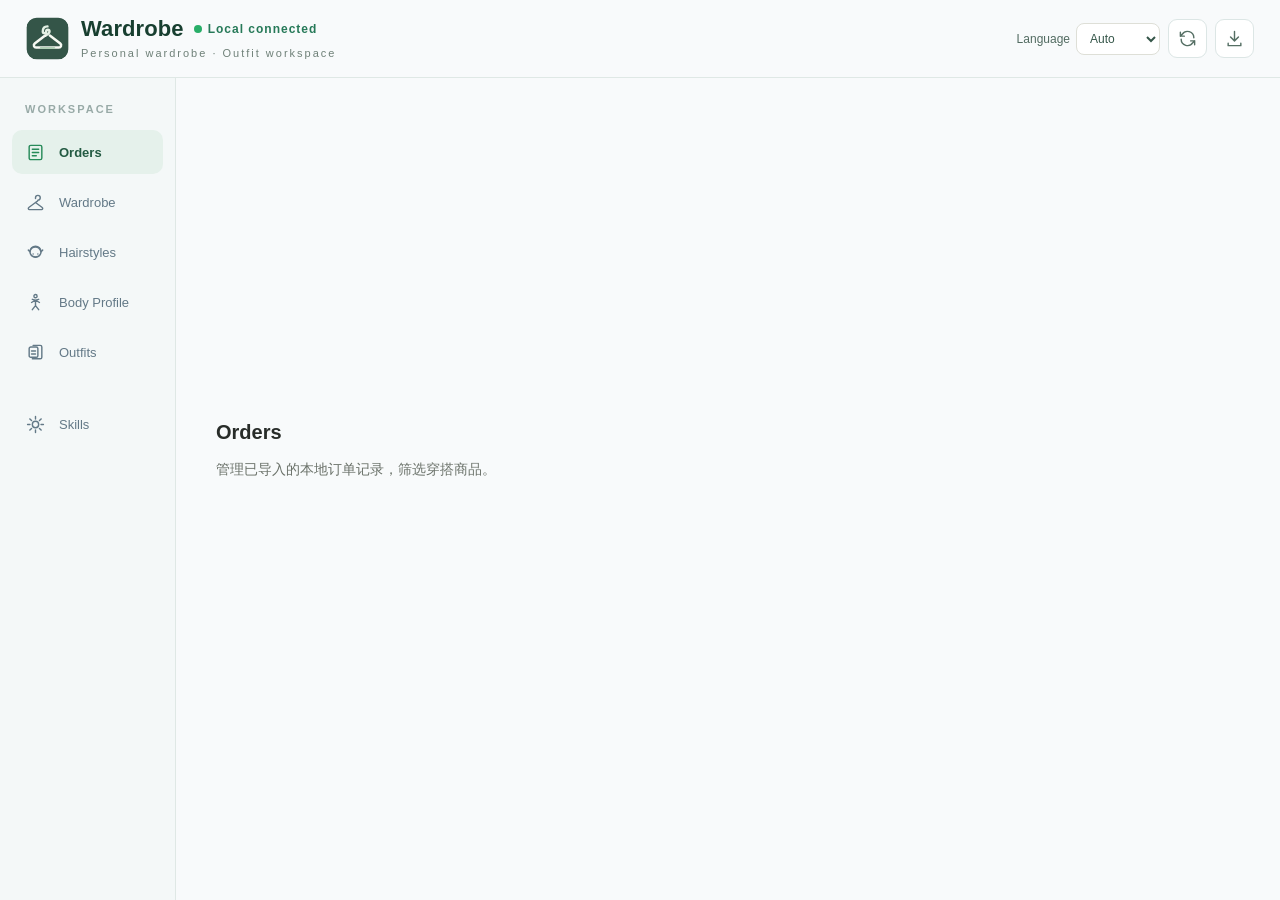
==== browser-extension/app/index.html @ 6f08913c "fix: keep Wardrobe side panel usable while local Core is offline" ====
<!doctype html><html lang="zh-CN"><head><meta charset="UTF-8"><meta name="viewport" content="width=device-width,initial-scale=1"><title>Wardrobe · 我的衣橱</title><meta name="theme-color" content="#345548"><link rel="icon" href="./favicon.svg" type="image/svg+xml"><link rel="stylesheet" href="./style.css"><script src="./runtime.js" defer></script><script src="./locale.js" defer></script><script src="./app.js" defer></script><script src="./orders.js" defer></script><script src="./extension-controls.js" defer></script></head><body>
<header class="appHeader">
 <div class="brandIdentity"><img class="brandMark" src="./favicon.svg" width="43" height="43" alt=""><div><div class="brandHeading"><h1>Wardrobe</h1><span class="bridgeIndicator" id="bridgeIndicator"><span class="statusDot" aria-hidden="true"></span>本地已连接</span></div><p class="brandSubtitle">个人衣橱 · 穿搭管理工作台</p></div></div>
 <div class="headerTools">
  <label class="uiLocaleControl" for="wardrobeUiLocale"><span>语言</span><select id="wardrobeUiLocale" aria-label="界面语言"><option value="auto">自动</option><option value="zh-CN">中文</option><option value="en">English</option></select></label>
  <button id="extensionOpenWorkspace" class="headerIconAction" title="在新标签页打开 Wardrobe" aria-label="在新标签页打开 Wardrobe" hidden><svg viewBox="0 0 24 24" width="19" height="19" fill="none" stroke="currentColor" stroke-width="1.8" stroke-linecap="round" stroke-linejoin="round" aria-hidden="true"><rect x="3" y="5" width="14" height="15" rx="2"/><path d="M10 3h11v11M21 3 11 13"/></svg></button>
  <button id="refreshWorkspace" class="headerIconAction" title="刷新工作台" aria-label="刷新工作台"><svg viewBox="0 0 24 24" width="19" height="19" fill="none" stroke="currentColor" stroke-width="1.8" stroke-linecap="round" stroke-linejoin="round" aria-hidden="true"><path d="M20 11a8 8 0 0 0-14.7-4.3L3 9m0-5v5h5M4 13a8 8 0 0 0 14.7 4.3L21 15m0 5v-5h-5"/></svg></button>
  <a id="exportBackup" class="headerIconAction" href="/api/export" download title="导出备份" aria-label="导出备份"><svg viewBox="0 0 24 24" width="19" height="19" fill="none" stroke="currentColor" stroke-width="1.8" stroke-linecap="round" stroke-linejoin="round" aria-hidden="true"><path d="M12 3v12m-5-5 5 5 5-5M4 18v3h16v-3"/></svg></a>
 </div>
</header>
<div class="appShell"><nav class="appNav" aria-label="衣橱功能导航">
 <span class="navigationLabel">工作台</span>
 <button id="ordersTab" class="navButton active" title="订单库" aria-label="订单库"><span class="navIcon"><svg viewBox="0 0 24 24" width="19" height="19" fill="none" stroke="currentColor" stroke-width="1.8" stroke-linecap="round" stroke-linejoin="round" aria-hidden="true"><rect x="4" y="3" width="16" height="18" rx="2"/><path d="M8 8h8M8 12h8M8 16h5"/></svg></span><span class="navText">订单库</span></button>
 <button id="wardrobeTab" class="navButton" title="衣橱" aria-label="衣橱"><span class="navIcon"><svg viewBox="0 0 24 24" width="19" height="19" fill="none" stroke="currentColor" stroke-width="1.8" stroke-linecap="round" stroke-linejoin="round" aria-hidden="true"><path d="M12 7v-1a3 3 0 1 1 3 3c0 1.4-2 2.1-3 3l-8.5 6.3a1.5 1.5 0 0 0 .9 2.7h15.2a1.5 1.5 0 0 0 .9-2.7L12 12"/></svg></span><span class="navText">衣橱</span></button>
 <button id="hairTab" class="navButton" title="发型" aria-label="发型"><span class="navIcon"><svg viewBox="0 0 24 24" width="19" height="19" fill="none" stroke="currentColor" stroke-width="1.8" stroke-linecap="round" stroke-linejoin="round" aria-hidden="true"><circle cx="12" cy="11" r="7"/><path d="M5 11c1-5 5-6 7-6 4 0 6 3 7 6M9 14h.01M15 14h.01M10 17c1.3 1 2.7 1 4 0M5 11 3 9M19 11l2-2"/></svg></span><span class="navText">发型</span></button>
 <button id="bodyTab" class="navButton" title="身体数据" aria-label="身体数据"><span class="navIcon"><svg viewBox="0 0 24 24" width="19" height="19" fill="none" stroke="currentColor" stroke-width="1.8" stroke-linecap="round" stroke-linejoin="round" aria-hidden="true"><circle cx="12" cy="4" r="2"/><path d="m8 8 4 1 4-1M12 9v7m0-7-5 3m5-3 5 3m-5 4-4 5m4-5 4 5"/></svg></span><span class="navText">身体数据</span></button>
 <button id="looksTab" class="navButton" title="搭配" aria-label="搭配"><span class="navIcon"><svg viewBox="0 0 24 24" width="19" height="19" fill="none" stroke="currentColor" stroke-width="1.8" stroke-linecap="round" stroke-linejoin="round" aria-hidden="true"><rect x="4" y="5" width="11" height="13" rx="2"/><path d="M9 3h9a2 2 0 0 1 2 2v13a2 2 0 0 1-2 2H8M7 10h5M7 14h5"/></svg></span><span class="navText">搭配</span></button>
 <button id="skillsTab" class="navButton navSettings" title="Skills" aria-label="Skills"><span class="navIcon"><svg viewBox="0 0 24 24" width="19" height="19" fill="none" stroke="currentColor" stroke-width="1.8" stroke-linecap="round" stroke-linejoin="round" aria-hidden="true"><circle cx="12" cy="12" r="4"/><path d="M12 2v3m0 14v3M4.9 4.9l2.1 2.1m10 10 2.1 2.1M2 12h3m14 0h3M4.9 19.1 7 17M17 7l2.1-2.1"/></svg></span><span class="navText">Skills</span></button>
</nav><main class="workspaceMain"><section class="intro"><div><h2 id="title">订单库</h2><p id="summary">管理已导入的本地订单记录，筛选穿搭商品。</p></div><button id="newLook" class="primary" hidden><svg viewBox="0 0 24 24" width="19" height="19" fill="none" stroke="currentColor" stroke-width="1.8" stroke-linecap="round" stroke-linejoin="round" aria-hidden="true"><path d="M12 4v16M4 12h16"/></svg><span>新建搭配</span></button></section>
<section id="offlineNotice" class="offlineNotice" role="status" aria-live="polite" hidden>
 <div><strong>本地 Wardrobe 未连接</strong><p>界面可以正常浏览；订单、衣橱数据及保存操作需要本地服务。启动 Wardrobe 后会自动连接，无需输入配对码。</p></div>
 <button id="retryOffline" type="button">重新连接</button>
</section>
<section id="wardrobeCatalogTools" class="wardrobeCatalogTools" hidden aria-label="衣橱单品整理与图片归档">
 <div class="wardrobeCatalogHeading"><div><h3>衣橱整理</h3><p class="meta">从订单识别穿搭候选；整理单品与下载图片是两项独立操作。</p></div>
 <div class="wardrobeCatalogActions"><button id="ordersOrganize" type="button" title="只整理穿搭候选，不下载图片">整理穿搭入衣橱</button><button id="ordersCacheImages" type="button" title="仅补齐已有衣橱单品的商品图片">补齐商品图</button></div></div>
 <p id="ordersCatalogStatus" class="meta ordersCatalogStatus" role="status" aria-live="polite">「整理穿搭」只建立待确认单品；「补齐商品图」才会下载图片，下载失败不会覆盖现有照片。</p>
</section>
<section id="filters" hidden><input id="search" placeholder="搜索编号、名称、颜色、尺码…" aria-label="搜索衣橱"><select id="category" aria-label="分类"><option value="">全部分类</option></select><select id="ratingFilter" aria-label="星级"><option value="">全部评分</option><option value="5">五星</option><option value="4">四星及以上</option><option value="3">三星及以上</option></select><select id="sourceFilter" aria-label="评分来源"><option value="">全部评分来源</option><option value="user">仅本人新评分</option></select><select id="ownedFilter" aria-label="持有状态"><option value="">全部持有状态</option></select><select id="fitFilter" aria-label="合身状态"><option value="">全部合身状态</option></select></section>
<div id="content" class="grid" hidden></div>
<section id="ordersPanel" class="ordersPanel" hidden aria-label="京东淘宝统一订单">
 <div class="ordersToolbar">
  <div class="ordersSectionHeading"><h3>订单概览</h3><p class="meta">统一管理已导入的订单，本机去重并识别穿搭候选。</p></div>
  <div class="ordersHeaderActions"><button id="ordersSyncToggle" type="button" hidden class="primary" aria-expanded="false" aria-controls="ordersSyncPanel"><svg viewBox="0 0 24 24" width="17" height="17" fill="none" stroke="currentColor" stroke-width="1.8" stroke-linecap="round" stroke-linejoin="round" aria-hidden="true"><path d="M20 11a8 8 0 0 0-14.7-4.3L3 9m0-5v5h5M4 13a8 8 0 0 0 14.7 4.3L21 15m0 5v-5h-5"/></svg><span>同步订单</span></button></div>
 </div>
 <section id="ordersSyncPanel" class="ordersSyncPanel" hidden aria-label="从购物网站同步订单">
  <div class="ordersSyncHeading"><div><h4>从购物网站同步</h4><p class="meta">使用 Edge 当前登录状态，在后台访问对应订单列表并同步至本机 SQLite；不读取 Cookie，不需要导出文件。</p></div><button id="ordersSyncClose" type="button" aria-label="关闭同步面板" title="关闭">✕</button></div>
  <div class="ordersSyncSources">
   <div class="ordersSyncSource"><div class="ordersSyncSourceInfo"><strong>京东</strong><span class="meta">订单中心 · 支持增量去重</span></div><button id="ordersSyncJD" type="button" class="primary">同步京东</button></div>
   <div class="ordersSyncSource"><div class="ordersSyncSourceInfo"><strong>淘宝</strong><span class="meta">已买到的宝贝 · 支持增量去重</span></div><button id="ordersSyncTB" type="button" class="primary">同步淘宝</button></div>
  </div>
  <p class="ordersSyncHint meta">首次同步会在后台打开相应平台的订单列表；如果网站要求登录，可手动打开页面完成登录后重新同步。当前默认列表可同步，其他年份或分页需核对覆盖范围。</p>
  <div class="ordersSyncFooter"><p id="ordersSyncStatus" class="ordersSyncStatus meta" role="status" aria-live="polite">未开始同步</p><button id="ordersSyncStop" type="button">停止同步</button></div>
 </section>
 <div id="ordersStats" class="orderStats" role="status" aria-live="polite"></div>
 <div class="orderFilters"><input id="ordersSearch" placeholder="搜索商品、店铺、订单编号…"><select id="ordersPlatform"><option value="">全部平台</option><option value="淘宝">淘宝</option><option value="京东">京东</option></select><select id="ordersScope"><option value="wearable">仅穿搭相关</option><option value="all">全部订单商品</option><option value="unlinked">待入库穿搭商品</option></select><select id="ordersCategory"><option value="">全部穿搭分类</option></select></div>
 <p id="ordersStatus" class="meta ordersListStatus" role="status"></p>
 <div id="ordersList" class="orderList"></div>
</section>
<section id="skillsPanel" class="skillLayout" hidden aria-label="Skill 编辑器">
 <aside class="skillSidebar"><h3>已安装的工作流</h3><p class="meta">内置模板与本地编辑版本</p><div id="skillList" class="skillList" role="navigation" aria-label="选择 Skill"></div></aside>
 <div class="skillWorkspace">
  <div class="skillTop"><div><h3 id="skillTitle">选择 Skill</h3><p id="skillMeta" class="meta"></p></div><div class="skillActions"><button id="skillReset">恢复默认</button><button class="primary" id="skillSave">保存修改</button></div></div>
  <p class="skillHint">编辑完整 SKILL.md（包括开头的 name 和 description）。保存后立即写入本机 SQLite，ChatGPT 下次通过 MCP 读取时生效；不会修改 GitHub 上的模板，也不会自动重新安装 ChatGPT Skill。</p>
  <div class="skillMode"><button id="skillEditMode" class="active" type="button">编辑</button><button id="skillViewMode" type="button">查看文本</button></div>
  <label class="skillEditorLabel" for="skillContent">Skill Markdown 内容</label>
  <textarea id="skillContent" spellcheck="false" aria-label="Skill Markdown 内容"></textarea>
  <pre id="skillPreview" class="skillPreview" hidden></pre>
  <p class="meta" id="skillStatus" role="status" aria-live="polite"></p>
 </div>
</section></main></div>
<dialog id="detail"><div class="dialogTop"><h2>商品详情</h2><button data-close="detail" aria-label="关闭">✕</button></div><div id="detailBody"></div></dialog>
<dialog id="editor"><div class="dialogTop"><h2 id="editorTitle">编辑搭配</h2><button data-close="editor" aria-label="关闭">✕</button></div><div id="editorBody"></div><div class="dialogActions"><span id="saveState"></span><div class="lookActions"><button id="deleteLook" class="danger" hidden>删除搭配</button><button id="saveLook" class="primary">保存搭配</button></div></div></dialog>
<dialog id="picker"><div class="dialogTop"><h2 id="pickerTitle">选择单品</h2><button data-close="picker" aria-label="关闭">✕</button></div><input id="pickerSearch" placeholder="搜索编号、名称、颜色…"><select id="pickerCategory" aria-label="筛选类别"></select><button id="clearSlot">清空此部位</button><div id="pickerGrid" class="grid"></div></dialog>
<dialog id="lightbox"><button data-close="lightbox" aria-label="关闭">关闭</button><img id="largeImage" alt="放大图片"></dialog>
<div id="toast" role="status" aria-live="polite"></div>
</body></html>
---- browser-extension/app/style.css ----
:root{font-family:Inter,"Segoe UI","Microsoft YaHei",sans-serif;color:#282c29;background:#f5f4ef;--green:#345548;--line:#dedfd7}*{box-sizing:border-box}body{margin:0}header{padding:26px 4vw;display:flex;align-items:center;gap:40px;border-bottom:1px solid var(--line);background:#fafaf6}small{letter-spacing:2px;color:#748176;font-size:10px}h1{font-size:26px;margin:4px 0}h1 span{font-size:11px;margin-left:12px;background:#e4eadf;padding:4px 8px;border-radius:8px;font-weight:400}nav{display:flex;gap:8px;flex:1}button,.button,select,input,textarea{font:inherit}button,.button{border:1px solid var(--line);background:#fff;color:inherit;padding:10px 15px;border-radius:9px;cursor:pointer;text-decoration:none;font-size:14px}button:hover,.button:hover{border-color:#627a67;background:#f0f3eb}button:disabled{opacity:.55;cursor:wait}nav button{background:transparent;border-color:transparent}nav .active,.primary{background:var(--green);color:#fff;border-color:var(--green)}main{padding:26px 4vw 60px}.intro{display:flex;justify-content:space-between;align-items:center;margin-bottom:22px}h2{font-size:23px;font-weight:600;margin:0 0 10px}p{line-height:1.65;color:#6a7169;font-size:14px}#filters{display:flex;flex-wrap:wrap;gap:10px;margin:24px 0}input,select,textarea{border:1px solid var(--line);border-radius:8px;padding:11px;background:#fff;color:inherit}input:focus,select:focus,textarea:focus{outline:2px solid #86a38e}#search{min-width:260px;flex:1}.grid{display:grid;grid-template-columns:repeat(auto-fill,minmax(195px,1fr));gap:18px}.card{background:#fff;border:1px solid var(--line);border-radius:13px;overflow:hidden;cursor:pointer}.card:hover{box-shadow:0 6px 20px #23352610;border-color:#95a391}.imageBox{background:#eceee7;aspect-ratio:1;position:relative;display:flex;align-items:center;justify-content:center;overflow:hidden}.imageBox img{width:100%;height:100%;object-fit:contain}.imageBox .missing{font-size:13px;color:#818b80;text-align:center;padding:20px}.cardBody{padding:14px}.cardTitle{font-size:14px;line-height:1.5;height:42px;overflow:hidden;margin:8px 0}.meta{font-size:12px;color:#7a8279}.stars{color:#ac8243;font-size:14px;margin-top:10px}.tag{display:inline-block;background:#eef1e9;color:#4e6756;padding:3px 7px;border-radius:5px;font-size:11px}.card a{font-size:12px;color:var(--green)}.lookGrid{grid-template-columns:repeat(auto-fill,minmax(350px,1fr))}.lookCard{padding:18px;background:#fff;border:1px solid var(--line);border-radius:12px}.lookImages{display:grid;grid-template-columns:repeat(3,minmax(0,1fr));gap:5px;margin:14px 0}.lookImages .imageBox{border-radius:6px}.photo{max-height:260px;width:100%;object-fit:contain;background:#eeeee8;border-radius:8px;cursor:zoom-in}.lookCard h3{margin:8px 0}.lookCard .meta{margin:8px 0}.lookCard .slotLabel{font-size:10px;text-align:center;margin-top:4px}.empty{padding:45px;color:#7a8279;grid-column:1/-1;text-align:center}dialog{border:1px solid var(--line);border-radius:16px;padding:24px;width:min(1000px,95vw);max-height:92vh;box-shadow:0 20px 100px #0004}dialog::backdrop{background:#18271d70;backdrop-filter:blur(3px)}.dialogTop{display:flex;align-items:center;justify-content:space-between;margin-bottom:20px}.dialogTop h2{margin:0}.detailLayout{display:grid;grid-template-columns:280px 1fr;gap:24px}.detailLayout .imageBox{border-radius:10px;cursor:zoom-in}.detailLayout h3{line-height:1.7;font-size:18px;margin:0 0 15px}.fieldGrid{display:grid;grid-template-columns:1fr 1fr;gap:14px;margin-top:18px}label{display:flex;flex-direction:column;gap:7px;font-size:13px;color:#566153}textarea{min-height:85px;resize:vertical}.wide{grid-column:1/-1}.detailsTable{margin-top:22px;width:100%;font-size:13px;border-collapse:collapse}.detailsTable th{text-align:left;width:170px;color:#707970;font-weight:400}.detailsTable td,.detailsTable th{padding:11px 8px;border-bottom:1px solid #e8eae4;vertical-align:top;white-space:pre-wrap;word-break:break-word}.detailsTable a{color:var(--green)}.slots{display:grid;grid-template-columns:repeat(5,minmax(0,1fr));gap:10px;margin:25px 0}.slot{padding:8px;border:1px solid var(--line);border-radius:9px;cursor:pointer;background:#fff;min-width:0}.slot .imageBox{border-radius:5px}.slot b{display:block;font-size:12px;margin:8px 0}.slot span{font-size:11px;display:block;overflow:hidden;white-space:nowrap;text-overflow:ellipsis}.dialogActions{position:sticky;bottom:-24px;background:white;border-top:1px solid var(--line);padding:18px 0;display:flex;justify-content:space-between;align-items:center}.dialogActions span{font-size:13px;color:#687b68}#picker .grid{margin-top:18px;grid-template-columns:repeat(auto-fill,minmax(140px,1fr))}#pickerSearch{width:50%;margin-right:10px}#toast{position:fixed;bottom:25px;left:50%;transform:translateX(-50%);background:#284936;color:white;padding:12px 24px;border-radius:9px;display:none;z-index:100}.notesGrid{grid-template-columns:repeat(auto-fill,minmax(340px,1fr))}#lightbox{width:min(1000px,95vw);text-align:right}#largeImage{display:block;max-width:100%;max-height:80vh;margin:auto}a:focus,button:focus-visible{outline:2px solid #86a38e}@media(max-width:800px){header{flex-wrap:wrap;gap:15px}nav{order:3;flex-basis:100%}.intro{gap:15px}.intro h2{font-size:19px}.detailLayout{grid-template-columns:1fr}.detailLayout>.imageBox{max-width:260px}.slots{grid-template-columns:repeat(4,1fr)}.grid{grid-template-columns:repeat(auto-fill,minmax(150px,1fr))}.lookGrid,.notesGrid{grid-template-columns:1fr}.fieldGrid{grid-template-columns:1fr}.detailsTable th{width:100px}#pickerSearch{width:100%;margin-bottom:10px}}
.lookActions{display:flex;gap:10px;align-items:center;flex-wrap:wrap;margin-top:12px}
button.danger{border-color:#d9b2a8;color:#913b2b;background:#fff}
button.danger:hover{background:#fff2ef;border-color:#b76554}
[hidden]{display:none!important}
@media(max-width:800px){.slots{grid-template-columns:repeat(3,minmax(0,1fr))}.lookImages{grid-template-columns:repeat(3,minmax(0,1fr))}}

.slotGroupTitle{font-size:16px;font-weight:600;margin:24px 0 10px;padding-bottom:8px;border-bottom:1px solid var(--line)}

.bodyPanel{min-width:0;padding:18px;background:white;border:1px solid var(--line);border-radius:14px}
.bodyPanel h3{margin:0 0 14px}
.bodyPanel table{width:100%}
.bodyPanel input[type=number]{width:86px;max-width:100%;padding:6px;border:1px solid var(--line);border-radius:6px}
.widePanel{grid-column:1/-1}
.hairSelection{max-width:250px}
.hairSelection .hairSlot{width:100%;text-align:center}
.hairSelection .imageBox{min-height:170px}
.hairCard .imageBox{aspect-ratio:4/5;max-height:320px}
@media(max-width:750px){.bodyPanel{grid-column:1/-1}}

/* Local workflow editor: bundled defaults + versioned SQLite overrides. */
.skillLayout{display:grid;grid-template-columns:minmax(220px,270px) minmax(0,1fr);gap:20px;align-items:start}
.skillSidebar,.skillWorkspace{background:#fff;border:1px solid var(--line);border-radius:12px;padding:20px;min-width:0}
.skillSidebar h3,.skillTop h3{margin:0 0 8px;font-size:17px}
.skillList{display:flex;flex-direction:column;gap:8px;margin-top:18px}
.skillList button{text-align:left;display:flex;flex-direction:column;align-items:flex-start;gap:5px;width:100%;border:1px solid var(--line);background:#fafbf8}
.skillList button.skillSelected{border-color:var(--green);background:#edf3ee}
.skillList button strong{font-size:14px}
.skillList button small{font-size:11px;color:#667e71;letter-spacing:0}
.skillTop{display:flex;align-items:flex-start;justify-content:space-between;gap:12px;flex-wrap:wrap}
.skillActions{display:flex;gap:10px;flex-wrap:wrap}
.skillHint{padding:10px 12px;border-left:3px solid #8ba89b;background:#f4f7f2;line-height:1.75}
.skillMode{display:flex;gap:8px;margin:16px 0}
.skillMode button.active{background:var(--green);color:white}
.skillEditorLabel{display:block;font-weight:600;margin-bottom:8px}
#skillContent,.skillPreview{font-family:ui-monospace,SFMono-Regular,Consolas,Monaco,monospace;font-size:13px;line-height:1.7;width:100%;min-height:56vh;padding:16px;white-space:pre-wrap;overflow:auto;tab-size:2}
#skillContent{resize:vertical;border:1px solid #b8c6b9}
.skillPreview{background:#f7f8f5;border:1px solid var(--line);border-radius:8px;word-break:break-word}
#skillStatus{min-height:1.5em}
@media(max-width:800px){.skillLayout{grid-template-columns:1fr}.skillList{flex-direction:row;overflow-x:auto}.skillList button{min-width:180px}.skillActions{width:100%}}
/* Unified local order library */
.ordersPanel{background:#fff;border:1px solid var(--line);border-radius:12px;padding:20px;min-width:0}
.ordersToolbar{display:flex;justify-content:space-between;align-items:center;gap:22px;flex-wrap:wrap}
.ordersToolbar h3{font-size:18px;margin:0 0 8px}
.ordersActions{display:flex;gap:10px;align-items:end;flex-wrap:wrap}
.ordersActions label{font-size:12px;gap:5px}
.ordersActions input[type=file]{max-width:280px;font-size:12px;padding:8px}
.orderStats{display:flex;flex-wrap:wrap;gap:10px;margin:18px 0}
.orderStat{border:1px solid var(--line);background:#f6f8f4;padding:12px 18px;border-radius:10px;display:flex;gap:6px;flex-direction:column;min-width:130px}
.orderStat strong{font-size:23px;font-weight:600}
.orderFilters{display:flex;gap:9px;flex-wrap:wrap;padding:14px 0;border-bottom:1px solid var(--line)}
.orderFilters input{flex:1;min-width:210px}
.orderList{max-height:65vh;overflow-y:auto}
.orderRow{display:flex;justify-content:space-between;gap:22px;border-bottom:1px solid var(--line);padding:18px 6px;align-items:center}
.orderRow:last-child{border-bottom:0}
.orderInfo{min-width:0;flex:1}
.orderInfo h4{font-size:14px;font-weight:600;margin:10px 0;line-height:1.5}
.orderInfo p{margin:7px 0}
.orderRowMeta{display:flex;gap:8px;align-items:center;flex-wrap:wrap}
.orderRowActions{display:flex;gap:7px;align-items:center;flex-wrap:wrap;justify-content:flex-end;max-width:410px}
.orderRowActions select{min-width:120px;max-width:180px;font-size:12px;padding:8px}
.orderRowActions a{white-space:nowrap;font-size:12px;color:var(--green)}
#ordersStatus{margin-top:16px;min-height:20px}
@media(max-width:850px){.orderRow{align-items:flex-start;flex-direction:column}.orderRowActions{max-width:none;justify-content:flex-start}.orderList{max-height:none}}

/* Optional, non-intrusive local extension installation help. */
.ordersExtensionGuide{margin:12px 0;padding:14px 16px;border:1px solid var(--line);background:#f6f8f4;border-radius:8px;font-size:13px;line-height:1.55}
.ordersExtensionGuide p{margin:7px 0}
.ordersExtensionGuide code{font-family:ui-monospace,SFMono-Regular,Consolas,monospace;white-space:normal;overflow-wrap:anywhere;font-size:12px}

.headerTools{display:flex;align-items:center;gap:8px;white-space:nowrap}
#skillsTab.active{background:var(--green);color:#fff;border-color:var(--green)}
@media(max-width:800px){.headerTools{margin-left:auto}nav{overflow-x:auto;min-width:0;white-space:nowrap}}
/* BlogCTL-style shared application host: compact side panel, full desktop page. */
.uiLocaleControl{font-size:12px;display:flex;flex-direction:row;align-items:center;gap:6px;white-space:nowrap}
.uiLocaleControl select{font-size:12px;padding:7px 9px;min-width:84px}
.extensionConnection{margin-bottom:20px;background:#fff;border:1px solid var(--line);border-radius:12px;padding:18px}
.extensionConnection input{width:100%;margin:9px 0}
.extensionConnectionActions{display:flex;gap:8px;flex-wrap:wrap}
.extension-unpaired main > :not(#extensionConnection){display:none!important}
.extension-host body{min-width:335px;overflow-x:hidden;background:#f5f4ef}
.extension-host header{padding:14px;display:flex;flex-wrap:wrap;align-items:center;gap:12px}
.extension-host header h1{font-size:19px;margin:2px 0}
.extension-host nav{order:3;width:100%;flex-basis:100%;overflow-x:auto;white-space:nowrap;gap:4px;padding-bottom:5px}
.extension-host nav button{font-size:12px;padding:7px 9px;flex-shrink:0}
.extension-host .headerTools{margin-left:auto;gap:4px}
.extension-host .headerTools > .button{font-size:12px;padding:7px}
.extension-host .uiLocaleControl span{display:none}
.extension-host main{padding:12px 11px 24px}
.extension-host .intro{margin-bottom:12px;gap:8px}
.extension-host .intro h2{font-size:17px}
.extension-host .intro p{font-size:12px}
.extension-host .ordersPanel{padding:12px}
.extension-host .ordersToolbar,.extension-host .ordersActions{gap:8px}
.extension-host .orderFilters input{min-width:0;width:100%;flex-basis:100%}
.extension-host .orderFilters select{min-width:0;max-width:100%}
.extension-host .orderRow{flex-direction:column;align-items:stretch;gap:9px}
.extension-host .orderRowActions{justify-content:flex-start;max-width:100%}
.extension-host .orderList{max-height:none}
.extension-host .grid{grid-template-columns:repeat(auto-fill,minmax(140px,1fr));gap:9px}
.extension-host .lookGrid,.extension-host .notesGrid{grid-template-columns:1fr}
.extension-host .skillLayout{grid-template-columns:1fr}
.extension-host .skillList{flex-direction:row;overflow-x:auto}
.extension-host .skillList button{min-width:175px}
.extension-host .orderStats{gap:6px}
.extension-host .orderStat{flex:1 1 120px;min-width:120px;padding:8px}
.extension-host .orderStat strong{font-size:18px}
.ordersCaptureControls{display:flex;align-items:center;gap:8px;flex-wrap:wrap}
.ordersCaptureControls[hidden]{display:none!important}

/* Shared identity across the Go Web UI, extension panel, and Windows shortcut. */
.brandIdentity{display:flex;align-items:center;gap:11px;min-width:0}
.brandMark{width:43px;height:43px;flex:0 0 auto;border-radius:12px}
.extension-host .brandMark{width:34px;height:34px;border-radius:9px}

/* BlogCTL-inspired icon workspace. One design across full page and side panel. */
[hidden]{display:none!important}
.appHeader{padding:13px 26px;gap:12px;min-height:78px;position:relative;z-index:2;background:#f8fafb;border-bottom:1px solid #dfe8e5}
.appHeader .brandIdentity{gap:12px;flex:1}
.appHeader .brandIdentity h1{font-size:22px;letter-spacing:.1px;margin:0;color:#183f30}
.brandHeading{display:flex;align-items:center;gap:10px;flex-wrap:wrap}
.brandSubtitle{font-size:11px;letter-spacing:2px;color:#6f8078;margin:4px 0 0;line-height:1.3}
.bridgeIndicator{display:inline-flex;align-items:center;gap:6px;color:#267958;font-size:12px;font-weight:600;white-space:nowrap;letter-spacing:1px}
.statusDot{display:block;width:8px;height:8px;background:#28ae68;border-radius:100%}
.appHeader .headerTools{margin-left:auto;display:flex;gap:8px;align-items:center}
.headerIconAction{display:inline-flex;justify-content:center;align-items:center;background:#fff;border:1px solid #dce6e5;border-radius:9px;width:39px;height:39px;padding:0;flex:0 0 39px;color:#556f64;text-decoration:none}
.headerIconAction:hover{background:#edf4f0;color:#345548}
.appShell{display:grid;grid-template-columns:176px minmax(0,1fr);min-height:calc(100vh - 78px);align-items:start;background:#f8fafb}
.appNav{display:flex;position:sticky;top:0;align-self:stretch;min-height:calc(100vh - 78px);padding:22px 12px;flex-direction:column;gap:6px;background:#f4f8f8;border-right:1px solid #dfe8e5}
.navigationLabel{display:block;text-transform:uppercase;font-size:11px;color:#98aaa7;letter-spacing:2px;padding:3px 13px 9px;font-weight:600}
.appNav .navButton{width:100%;border:0;background:transparent;display:flex;justify-content:flex-start;align-items:center;gap:13px;padding:11px 12px;border-radius:10px;color:#637987;font-size:13px;line-height:1;min-height:43px;text-align:left}
.appNav .navButton:hover{background:#e9f1ef;color:#345548}
.appNav .navButton.active{background:#e5f1eb;color:#245b43;font-weight:600}
.navIcon{display:flex;align-items:center;justify-content:center;width:22px;height:22px;flex:0 0 22px}
.appNav .navButton.active .navIcon{color:#278a59}
.navText{white-space:nowrap}
.appNav .navSettings{margin-top:22px}
.workspaceMain{padding:25px min(4vw,40px) 65px;min-width:0;width:100%;max-width:1500px;margin:auto}
.workspaceMain .intro{margin-bottom:21px}
.workspaceMain .intro h2{font-size:20px}
.workspaceMain .ordersPanel{box-shadow:0 2px 12px #18362b04}
.workspaceMain .ordersToolbar h3{font-size:17px}
.workspaceMain .ordersActions{align-items:center}
.workspaceMain .ordersActions .primary{white-space:nowrap}
.workspaceMain .ordersActions input[type=file]{width:min(230px,100%)}
.workspaceMain .skillLayout{min-width:0}
.uiLocaleControl{color:#526b61}
.uiLocaleControl select{font-size:12px;color:#355649}
.workspaceMain .intro #newLook{align-items:center;gap:7px}
.workspaceMain .intro #newLook svg{width:16px;height:16px}
/* Narrow Edge Side Panel: BlogCTL-style icon rail next to the full workspace. */
.extension-host body{min-width:320px;background:#f8fafb}
.extension-host .appHeader{padding:10px 14px;min-height:67px;gap:7px;flex-wrap:nowrap}
.extension-host .appHeader .brandIdentity{gap:8px;min-width:0;flex:1}
.extension-host .brandMark{width:35px;height:35px;flex:0 0 35px}
.extension-host .appHeader .brandIdentity h1{font-size:18px}
.extension-host .brandHeading{gap:5px;flex-wrap:wrap}
.extension-host .brandSubtitle{letter-spacing:1px;font-size:9px}
.extension-host .bridgeIndicator{font-size:10px;letter-spacing:0}
.extension-host .appHeader .headerTools{margin-left:auto;gap:4px}
.extension-host .headerIconAction{width:31px;height:32px;flex-basis:31px}
.extension-host .headerIconAction svg{width:16px;height:16px}
.extension-host .appShell{grid-template-columns:60px minmax(0,1fr);min-height:calc(100vh - 67px)}
.extension-host .appNav{order:initial;display:flex;flex-direction:column;gap:9px;position:sticky;top:0;min-height:calc(100vh - 67px);padding:16px 6px;width:60px;border-right:1px solid #e0e8e8;white-space:normal;overflow:visible;flex-basis:auto}
.extension-host .appNav .navigationLabel{display:none}
.extension-host .appNav .navButton{width:46px;height:46px;min-height:46px;padding:10px;justify-content:center;flex:0 0 auto}
.extension-host .appNav .navIcon{width:24px;height:24px}
.extension-host .appNav .navButton svg{width:21px;height:21px}
.extension-host .appNav .navText{display:none}
.extension-host .appNav .navSettings{margin-top:26px}
.extension-host .workspaceMain{padding:14px 10px 38px;min-width:0;width:auto;max-width:none;margin:0}
.extension-host .workspaceMain .intro h2{font-size:15px}
.extension-host .workspaceMain .intro p{font-size:11px}
.extension-host .workspaceMain .ordersPanel{padding:12px}
.extension-host .uiLocaleControl{padding:0}
.extension-host .uiLocaleControl select{font-size:11px;min-width:64px;max-width:79px;padding:5px 6px}
.extension-host .orderRowActions select{min-width:0;max-width:150px}
.extension-host .orderRowMeta{gap:4px}
.extension-host .orderInfo h4{font-size:12px}
.extension-host .cardBody{padding:10px}
.extension-host .cardTitle{font-size:12px}
.extension-host .grid{grid-template-columns:repeat(auto-fill,minmax(125px,1fr));gap:8px}
@media (max-width:800px){
 .appHeader{padding:12px 14px}
 .appShell{grid-template-columns:65px minmax(0,1fr)}
 .appNav{width:65px;padding:13px 7px;align-items:center;gap:9px;min-height:calc(100vh - 70px)}
 .appNav .navButton{width:45px;min-height:45px;padding:10px;justify-content:center}
 .appNav .navText,.navigationLabel{display:none}
 .workspaceMain{padding:18px 12px 50px}
 .appHeader .headerTools{gap:5px}
 .headerIconAction{width:33px;height:34px;flex-basis:33px}
 .appHeader .brandIdentity h1{font-size:18px}
 .brandSubtitle{font-size:10px}
}
@media(max-width:440px){.bridgeIndicator{font-size:10px}.uiLocaleControl select{min-width:64px;width:72px}.appHeader .brandIdentity{gap:6px}.brandSubtitle{letter-spacing:0}}

/* Order library: direct, background-only sync from shopping websites. */
.workspaceMain .ordersPanel{padding:24px;background:#fff;border-color:#e0e7e0}
.ordersToolbar{display:flex;align-items:flex-start;justify-content:space-between;gap:20px;margin-bottom:19px;flex-wrap:wrap}
.ordersSectionHeading{min-width:0;flex:1 1 250px}
.ordersSectionHeading h3{font-size:17px;margin:0 0 6px;color:#273c30}
.ordersSectionHeading p{margin:0;line-height:1.6;font-size:12px}
.ordersHeaderActions{flex:0 0 auto;display:flex;align-items:center;gap:8px}
.ordersHeaderActions button{display:inline-flex;align-items:center;justify-content:center;gap:7px;white-space:nowrap;padding:9px 14px}
.ordersHeaderActions svg{width:16px;height:16px}
 .ordersSyncPanel{background:#f8faf8;border:1px solid #dce6de;border-radius:11px;padding:18px;margin:0 0 19px}
.ordersSyncPanel[hidden]{display:none!important}
.ordersSyncHeading{display:flex;align-items:flex-start;justify-content:space-between;gap:14px;margin-bottom:16px}
.ordersSyncHeading h4{font-size:15px;color:#294333;margin:0 0 5px}
.ordersSyncHeading p{margin:0;font-size:12px;line-height:1.6}
#ordersSyncClose{padding:5px 10px;font-size:14px;line-height:1.5}
.ordersSyncSources{display:grid;grid-template-columns:repeat(2,minmax(0,1fr));gap:10px}
.ordersSyncSource{display:flex;align-items:center;justify-content:space-between;gap:12px;min-width:0;background:#fff;border:1px solid #e2e9e2;border-radius:10px;padding:12px 14px}
.ordersSyncSourceInfo{display:flex;flex-direction:column;gap:4px;min-width:0}
.ordersSyncSourceInfo strong{font-size:14px;color:#324936}
.ordersSyncSourceInfo span{font-size:12px;line-height:1.4}
.ordersSyncSource button{flex:0 0 auto;white-space:nowrap;font-size:12px;padding:9px 12px}
.ordersSyncHint{font-size:12px;margin:13px 0 0;line-height:1.7}
.ordersSyncFooter{display:flex;align-items:center;gap:14px;justify-content:space-between;flex-wrap:wrap;margin:10px 0 0}
.ordersSyncFooter .ordersSyncStatus{margin:0;min-width:0;flex:1 1 200px;font-size:12px;line-height:1.6}
.ordersSyncFooter button{font-size:12px;padding:7px 11px}
.workspaceMain .orderStats{display:grid;grid-template-columns:repeat(4,minmax(0,1fr));gap:12px;margin:0 0 20px}
.workspaceMain .orderStat{min-width:0;padding:14px 16px;gap:6px;border-color:#e0e8e2;background:#f7faf7}
.workspaceMain .orderStat strong{font-size:25px;line-height:1.1;font-variant-numeric:tabular-nums;color:#2e4435}
.workspaceMain .orderStat .meta{font-size:12px;white-space:normal;line-height:1.4}
.workspaceMain .orderFilters{display:grid;grid-template-columns:minmax(190px,1fr) repeat(3,minmax(130px,max-content));gap:10px;align-items:center;margin:0;padding:0 0 15px;border-bottom:1px solid #e5e9e4}
.workspaceMain .orderFilters input{width:100%;min-width:0}
.workspaceMain .orderFilters select{width:100%;min-width:0;max-width:100%;padding:10px}
.ordersListStatus{margin:11px 0 5px;min-height:16px;font-size:12px;color:#7b867d}
.workspaceMain .orderList{max-height:none;overflow:visible}
.workspaceMain .orderRow{padding:17px 4px;gap:16px}
.workspaceMain .orderRowActions{gap:7px;max-width:440px}
.workspaceMain .orderRowActions select{max-width:150px}
.workspaceMain .orderRowActions button{white-space:nowrap;padding:8px 11px}
.workspaceMain .orderRowActions a{white-space:nowrap}
.workspaceMain .ordersCaptureControls{background:#eef5ee;border-radius:9px;padding:10px 12px;margin:0 0 18px;gap:8px}
.ordersCaptureLabel{font-size:12px;font-weight:600;color:#355b43}
@media(max-width:1100px){
 .workspaceMain .orderFilters{grid-template-columns:repeat(3,minmax(0,1fr))}
 .workspaceMain #ordersSearch{grid-column:1/-1}
}
@media(max-width:760px){
 .workspaceMain .ordersPanel{padding:16px}
 .workspaceMain .orderStats{grid-template-columns:repeat(2,minmax(0,1fr));gap:8px}
 .workspaceMain .orderStat{padding:12px}
 .workspaceMain .orderStat strong{font-size:21px}
 .ordersSyncSources{grid-template-columns:minmax(0,1fr)}
 .workspaceMain .orderFilters{grid-template-columns:minmax(0,1fr)}
 .workspaceMain #ordersSearch{grid-column:initial}
 .ordersHeaderActions{align-self:start}
}
.extension-host .workspaceMain .ordersPanel{padding:13px}
.extension-host .workspaceMain .ordersToolbar{gap:10px;margin-bottom:14px}
.extension-host .ordersSectionHeading h3{font-size:15px}
.extension-host .ordersHeaderActions button{padding:8px 11px;font-size:12px}
.extension-host .ordersSyncPanel{padding:13px 11px}
.extension-host .ordersSyncSources{grid-template-columns:minmax(0,1fr)}
.extension-host .ordersSyncSource{padding:10px 9px}
.extension-host .ordersSyncSource button{padding:7px 9px}
.extension-host .workspaceMain .orderStats{grid-template-columns:repeat(2,minmax(0,1fr));gap:7px;margin-bottom:14px}
.extension-host .workspaceMain .orderStat{min-width:0;padding:10px}
.extension-host .workspaceMain .orderStat strong{font-size:20px}
.extension-host .workspaceMain .orderFilters{grid-template-columns:minmax(0,1fr);gap:7px}
.extension-host .workspaceMain #ordersSearch{grid-column:1}
.extension-host .workspaceMain .orderRow{padding:12px 0;gap:10px}
.extension-host .workspaceMain .orderRowActions select{max-width:100%;width:100%}
.extension-host .workspaceMain .orderRowActions{display:grid;grid-template-columns:repeat(2,minmax(0,1fr));max-width:none;align-items:stretch}
.extension-host .workspaceMain .orderRowActions a{align-self:center}

/* Orders -> wardrobe: secondary organization + local-only photo archival. */
.ordersCatalogStatus{font-size:12px;color:#64766c;line-height:1.6;margin:0 0 12px}
.ordersHeaderActions{flex-wrap:wrap;justify-content:flex-end;max-width:100%}
.ordersHeaderActions button:not(.primary){border-color:#dce6df;background:#fff;color:#355647;font-size:12px}
.ordersHeaderActions button:disabled{opacity:.55;cursor:progress}
.ordersHeaderActions button:not(.primary):hover{background:#f0f6f1}
.workspaceMain .orderRow{justify-content:flex-start;gap:14px}
.orderThumbnail{width:82px;height:94px;flex:0 0 82px;border-radius:8px;overflow:hidden;background:#f2f6f2;border:1px solid #e5eae4;display:flex;align-items:center;justify-content:center}
.orderThumbnail img{width:100%;height:100%;object-fit:contain;display:block}
.orderMissingImage{color:#8b9790;text-align:center;font-size:11px;padding:9px;line-height:1.6}
.workspaceMain .orderRow .orderInfo{flex:1 1 auto;min-width:180px}
.workspaceMain .orderRow .orderRowActions{flex:0 1 auto}
@media(max-width:950px){
 .ordersHeaderActions{justify-content:flex-start}
 .workspaceMain .orderRow{flex-wrap:wrap}
 .workspaceMain .orderRow .orderInfo{flex:1 1 calc(100% - 110px)}
 .workspaceMain .orderRow .orderRowActions{flex:1 1 100%}
}
.extension-host .orderThumbnail{width:65px;height:74px;flex-basis:65px}
.extension-host .workspaceMain .orderRow{display:flex;flex-direction:row;align-items:flex-start;flex-wrap:wrap;gap:8px}
.extension-host .workspaceMain .orderRow .orderInfo{flex:1 1 calc(100% - 75px);min-width:105px}
.extension-host .workspaceMain .orderRow .orderRowActions{flex:1 1 100%;width:100%}
.extension-host .ordersHeaderActions{justify-content:flex-start;gap:5px}
.extension-host .ordersHeaderActions button:not(.primary){font-size:11px;padding:8px 9px}

/* Inventory management belongs to Wardrobe, not the order-sync page. */
.wardrobeCatalogTools{display:block;border:1px solid #dfe9e1;background:#fbfcfb;border-radius:12px;padding:16px 18px;margin:0 0 18px}
.wardrobeCatalogTools[hidden]{display:none!important}
.wardrobeCatalogHeading{display:flex;justify-content:space-between;align-items:center;flex-wrap:wrap;gap:14px}
.wardrobeCatalogHeading h3{margin:0 0 4px;font-size:16px;color:#2d493b}
.wardrobeCatalogHeading p{margin:0;color:#78877e;line-height:1.5;font-size:12px}
.wardrobeCatalogActions{display:flex;align-items:center;gap:8px;flex-wrap:wrap}
.wardrobeCatalogActions button{font-size:12px;white-space:nowrap;padding:10px 14px}
.wardrobeCatalogActions button:disabled{opacity:.55;cursor:progress}
.wardrobeCatalogTools .ordersCatalogStatus{min-height:18px;line-height:1.7;margin:10px 0 0}
@media(max-width:750px){.wardrobeCatalogTools{padding:13px 12px}.wardrobeCatalogActions{width:100%}.wardrobeCatalogActions button{flex:1 1 auto}}
.extension-host .wardrobeCatalogTools{padding:12px;margin-bottom:14px}
.extension-host .wardrobeCatalogActions{width:100%}
.extension-host .wardrobeCatalogActions button{flex:1 1 100%;padding:9px}

/* Offline side panel: packaged shell remains usable without the local service. */
.offlineNotice{display:flex;gap:14px;align-items:center;justify-content:space-between;padding:15px 18px;margin:0 4vw 14px;background:#eef3ee;border:1px solid #c9d7cb;border-radius:12px}
.offlineNotice strong{font-size:14px;color:#2d4937}
.offlineNotice p{margin:6px 0 0;font-size:12px;line-height:1.6}
.offlineNotice button{flex-shrink:0;background:#fff}
.bridgeIndicator.offline .statusDot{background:#a8aaa6}
.extension-host .offlineNotice{margin:0 12px 14px;flex-direction:column;align-items:stretch}
.extension-host .offlineNotice button{align-self:flex-start}
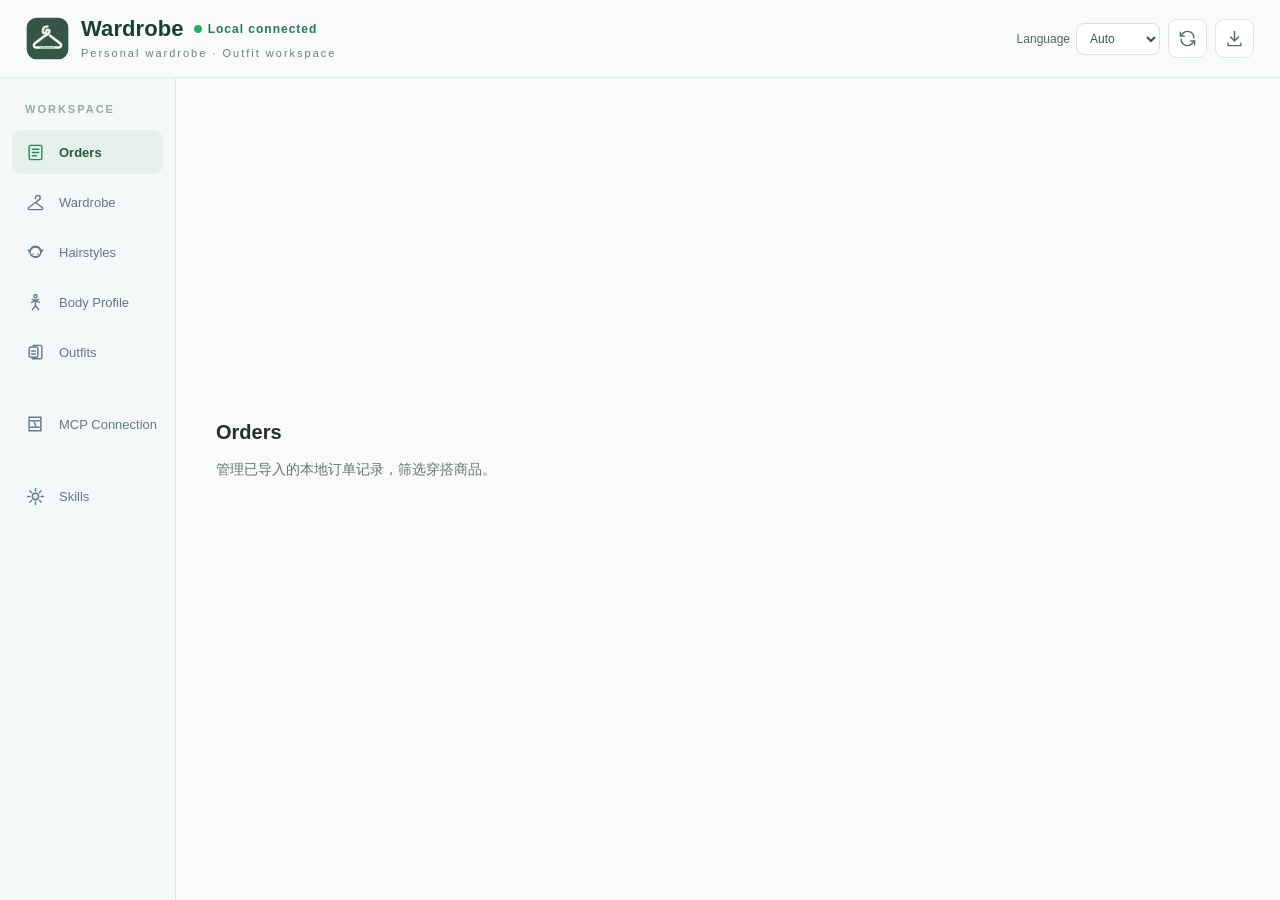
==== commit 02c42a81: "refactor: standardize Wardrobe native MCP, installers and READMEs" ====
--- a/browser-extension/app/index.html
+++ b/browser-extension/app/index.html
@@ -1,4 +1,4 @@
-<!doctype html><html lang="zh-CN"><head><meta charset="UTF-8"><meta name="viewport" content="width=device-width,initial-scale=1"><title>Wardrobe · 我的衣橱</title><meta name="theme-color" content="#345548"><link rel="icon" href="./favicon.svg" type="image/svg+xml"><link rel="stylesheet" href="./style.css"><script src="./runtime.js" defer></script><script src="./locale.js" defer></script><script src="./app.js" defer></script><script src="./orders.js" defer></script><script src="./extension-controls.js" defer></script></head><body>
+<!doctype html><html lang="zh-CN"><head><meta charset="UTF-8"><meta name="viewport" content="width=device-width,initial-scale=1"><title>Wardrobe · 我的衣橱</title><meta name="theme-color" content="#345548"><link rel="icon" href="./favicon.svg" type="image/svg+xml"><link rel="stylesheet" href="./style.css"><script src="./runtime.js" defer></script><script src="./locale.js" defer></script><script src="./app.js" defer></script><script src="./orders.js" defer></script><script src="./extension-controls.js" defer></script><script src="./mcp-connection.js" defer></script></head><body>
 <header class="appHeader">
  <div class="brandIdentity"><img class="brandMark" src="./favicon.svg" width="43" height="43" alt=""><div><div class="brandHeading"><h1>Wardrobe</h1><span class="bridgeIndicator" id="bridgeIndicator"><span class="statusDot" aria-hidden="true"></span>本地已连接</span></div><p class="brandSubtitle">个人衣橱 · 穿搭管理工作台</p></div></div>
  <div class="headerTools">
@@ -15,11 +15,12 @@
  <button id="hairTab" class="navButton" title="发型" aria-label="发型"><span class="navIcon"><svg viewBox="0 0 24 24" width="19" height="19" fill="none" stroke="currentColor" stroke-width="1.8" stroke-linecap="round" stroke-linejoin="round" aria-hidden="true"><circle cx="12" cy="11" r="7"/><path d="M5 11c1-5 5-6 7-6 4 0 6 3 7 6M9 14h.01M15 14h.01M10 17c1.3 1 2.7 1 4 0M5 11 3 9M19 11l2-2"/></svg></span><span class="navText">发型</span></button>
  <button id="bodyTab" class="navButton" title="身体数据" aria-label="身体数据"><span class="navIcon"><svg viewBox="0 0 24 24" width="19" height="19" fill="none" stroke="currentColor" stroke-width="1.8" stroke-linecap="round" stroke-linejoin="round" aria-hidden="true"><circle cx="12" cy="4" r="2"/><path d="m8 8 4 1 4-1M12 9v7m0-7-5 3m5-3 5 3m-5 4-4 5m4-5 4 5"/></svg></span><span class="navText">身体数据</span></button>
  <button id="looksTab" class="navButton" title="搭配" aria-label="搭配"><span class="navIcon"><svg viewBox="0 0 24 24" width="19" height="19" fill="none" stroke="currentColor" stroke-width="1.8" stroke-linecap="round" stroke-linejoin="round" aria-hidden="true"><rect x="4" y="5" width="11" height="13" rx="2"/><path d="M9 3h9a2 2 0 0 1 2 2v13a2 2 0 0 1-2 2H8M7 10h5M7 14h5"/></svg></span><span class="navText">搭配</span></button>
+ <button id="mcpTab" class="navButton navSettings" title="MCP 连接" aria-label="MCP 连接"><span class="navIcon"><svg viewBox="0 0 24 24" width="20" height="20" fill="none" stroke="currentColor" stroke-width="1.8" stroke-linecap="round"><path d="M7 8h4m2 0h4M7 16h4m2 0h4M11 8l2 8M5 4h14v16H5z"/></svg></span><span class="navText">MCP 连接</span></button>
  <button id="skillsTab" class="navButton navSettings" title="Skills" aria-label="Skills"><span class="navIcon"><svg viewBox="0 0 24 24" width="19" height="19" fill="none" stroke="currentColor" stroke-width="1.8" stroke-linecap="round" stroke-linejoin="round" aria-hidden="true"><circle cx="12" cy="12" r="4"/><path d="M12 2v3m0 14v3M4.9 4.9l2.1 2.1m10 10 2.1 2.1M2 12h3m14 0h3M4.9 19.1 7 17M17 7l2.1-2.1"/></svg></span><span class="navText">Skills</span></button>
 </nav><main class="workspaceMain"><section class="intro"><div><h2 id="title">订单库</h2><p id="summary">管理已导入的本地订单记录，筛选穿搭商品。</p></div><button id="newLook" class="primary" hidden><svg viewBox="0 0 24 24" width="19" height="19" fill="none" stroke="currentColor" stroke-width="1.8" stroke-linecap="round" stroke-linejoin="round" aria-hidden="true"><path d="M12 4v16M4 12h16"/></svg><span>新建搭配</span></button></section>
 <section id="offlineNotice" class="offlineNotice" role="status" aria-live="polite" hidden>
  <div><strong>本地 Wardrobe 未连接</strong><p>界面可以正常浏览；订单、衣橱数据及保存操作需要本地服务。启动 Wardrobe 后会自动连接，无需输入配对码。</p></div>
- <button id="retryOffline" type="button">重新连接</button>
+ <div class="offlineActions"><button id="startLocal" type="button">启动本地服务</button><button id="retryOffline" type="button">重新连接</button></div>
 </section>
 <section id="wardrobeCatalogTools" class="wardrobeCatalogTools" hidden aria-label="衣橱单品整理与图片归档">
  <div class="wardrobeCatalogHeading"><div><h3>衣橱整理</h3><p class="meta">从订单识别穿搭候选；整理单品与下载图片是两项独立操作。</p></div>
@@ -47,6 +48,31 @@
  <p id="ordersStatus" class="meta ordersListStatus" role="status"></p>
  <div id="ordersList" class="orderList"></div>
 </section>
+<section id="mcpPanel" class="mcpSettings" hidden aria-label="MCP 连接设置">
+ <article class="mcpCard"><h3>本地 Tunnel 服务</h3><p class="meta">Wardrobe 的衣橱功能独立运行；Tunnel 仅用于可选的 ChatGPT 连接。</p>
+ <p id="mcpConnectionState" class="mcpState" role="status" aria-live="polite">正在读取连接状态…</p>
+ <div class="mcpFields">
+  <label> Tunnel ID <input id="mcpTunnelID" type="text" spellcheck="false" autocomplete="off" placeholder="tunnel_…" aria-label="Tunnel ID"></label>
+  <label> Runtime API Key <input id="mcpKey" type="password" spellcheck="false" autocomplete="new-password" placeholder="Runtime API Key" aria-label="Runtime API Key"></label>
+ </div>
+ <div class="mcpOptions">
+  <label><input id="mcpLoginStartup" type="checkbox"> 登录时自动启动 Tunnel 服务</label>
+  <label><input id="mcpAutoConnect" type="checkbox"> 启动后自动连接 Tunnel</label>
+ </div>
+ <div class="mcpButtons">
+  <button id="mcpSave" class="primary" type="button">保存</button>
+  <button id="mcpStart" type="button">启动</button><button id="mcpStop" type="button">停止</button>
+  <button id="mcpRestart" type="button">重启</button><button id="mcpConnect" type="button">连接</button><button id="mcpDisconnect" type="button">断开</button>
+ </div>
+ <p id="mcpMissingClient" class="meta" hidden>首次连接需要官方 Tunnel Client。<button id="mcpInstallClient" type="button">安装官方 Client</button></p>
+ <p id="mcpSaveState" class="meta" role="status"></p><p id="mcpFeedback" class="meta" role="status" aria-live="polite"></p>
+ </article>
+ <article class="mcpCard"><h3>ChatGPT 插件</h3><p class="meta">先保存并启动 Tunnel，再在 ChatGPT 中添加 / 授权对应插件。Tunnel Ready 不代表插件已授权。</p>
+ <p><a href="https://chatgpt.com/plugins" target="_blank" rel="noopener noreferrer">打开 ChatGPT 插件</a></p>
+ <h4>本地 STDIO MCP</h4><p class="meta">不需要 Tunnel；把下面的配置添加到本机 MCP 客户端。</p>
+ <pre id="mcpLocalSTDIO" class="mcpConfig" tabindex="0" title="点击复制配置" aria-label="本地 MCP STDIO 配置"></pre>
+ </article>
+</section>
 <section id="skillsPanel" class="skillLayout" hidden aria-label="Skill 编辑器">
  <aside class="skillSidebar"><h3>已安装的工作流</h3><p class="meta">内置模板与本地编辑版本</p><div id="skillList" class="skillList" role="navigation" aria-label="选择 Skill"></div></aside>
  <div class="skillWorkspace">
--- a/browser-extension/app/style.css
+++ b/browser-extension/app/style.css
@@ -315,3 +315,24 @@
 .bridgeIndicator.offline .statusDot{background:#a8aaa6}
 .extension-host .offlineNotice{margin:0 12px 14px;flex-direction:column;align-items:stretch}
 .extension-host .offlineNotice button{align-self:flex-start}
+
+.offlineActions{display:flex;gap:8px;flex-wrap:wrap}
+.offlineActions #startLocal{background:#345548;color:#fff}
+.extension-host .offlineActions{width:100%}
+.extension-host .offlineActions button{flex:1 1 auto}
+
+/* Unified native MCP connection settings */
+.mcpSettings{display:grid;gap:20px;max-width:1050px}
+.mcpSettings[hidden]{display:none}
+.mcpCard{background:var(--panel,#fff);border:1px solid var(--border,#d7e3dc);border-radius:16px;padding:24px;min-width:0}
+.mcpCard h3{margin:0 0 7px;font-size:19px}
+.mcpCard h4{margin:22px 0 6px}
+.mcpState{font-weight:600;margin:20px 0;background:rgba(52,85,72,.07);border-radius:10px;padding:12px}
+.mcpFields{display:grid;grid-template-columns:repeat(2,minmax(0,1fr));gap:14px}
+.mcpFields label{display:grid;gap:8px;font-weight:600}
+.mcpFields input{width:100%;min-width:0;font-weight:normal}
+.mcpOptions{display:flex;gap:20px;flex-wrap:wrap;margin:20px 0}
+.mcpOptions label{display:flex;align-items:center;gap:8px}
+.mcpButtons{display:flex;flex-wrap:wrap;gap:9px}
+.mcpConfig{padding:14px;background:rgba(52,85,72,.06);border-radius:10px;overflow-x:auto;white-space:pre-wrap;overflow-wrap:anywhere;cursor:copy}
+@media(max-width:700px){.mcpFields{grid-template-columns:1fr}.mcpCard{padding:16px}}
